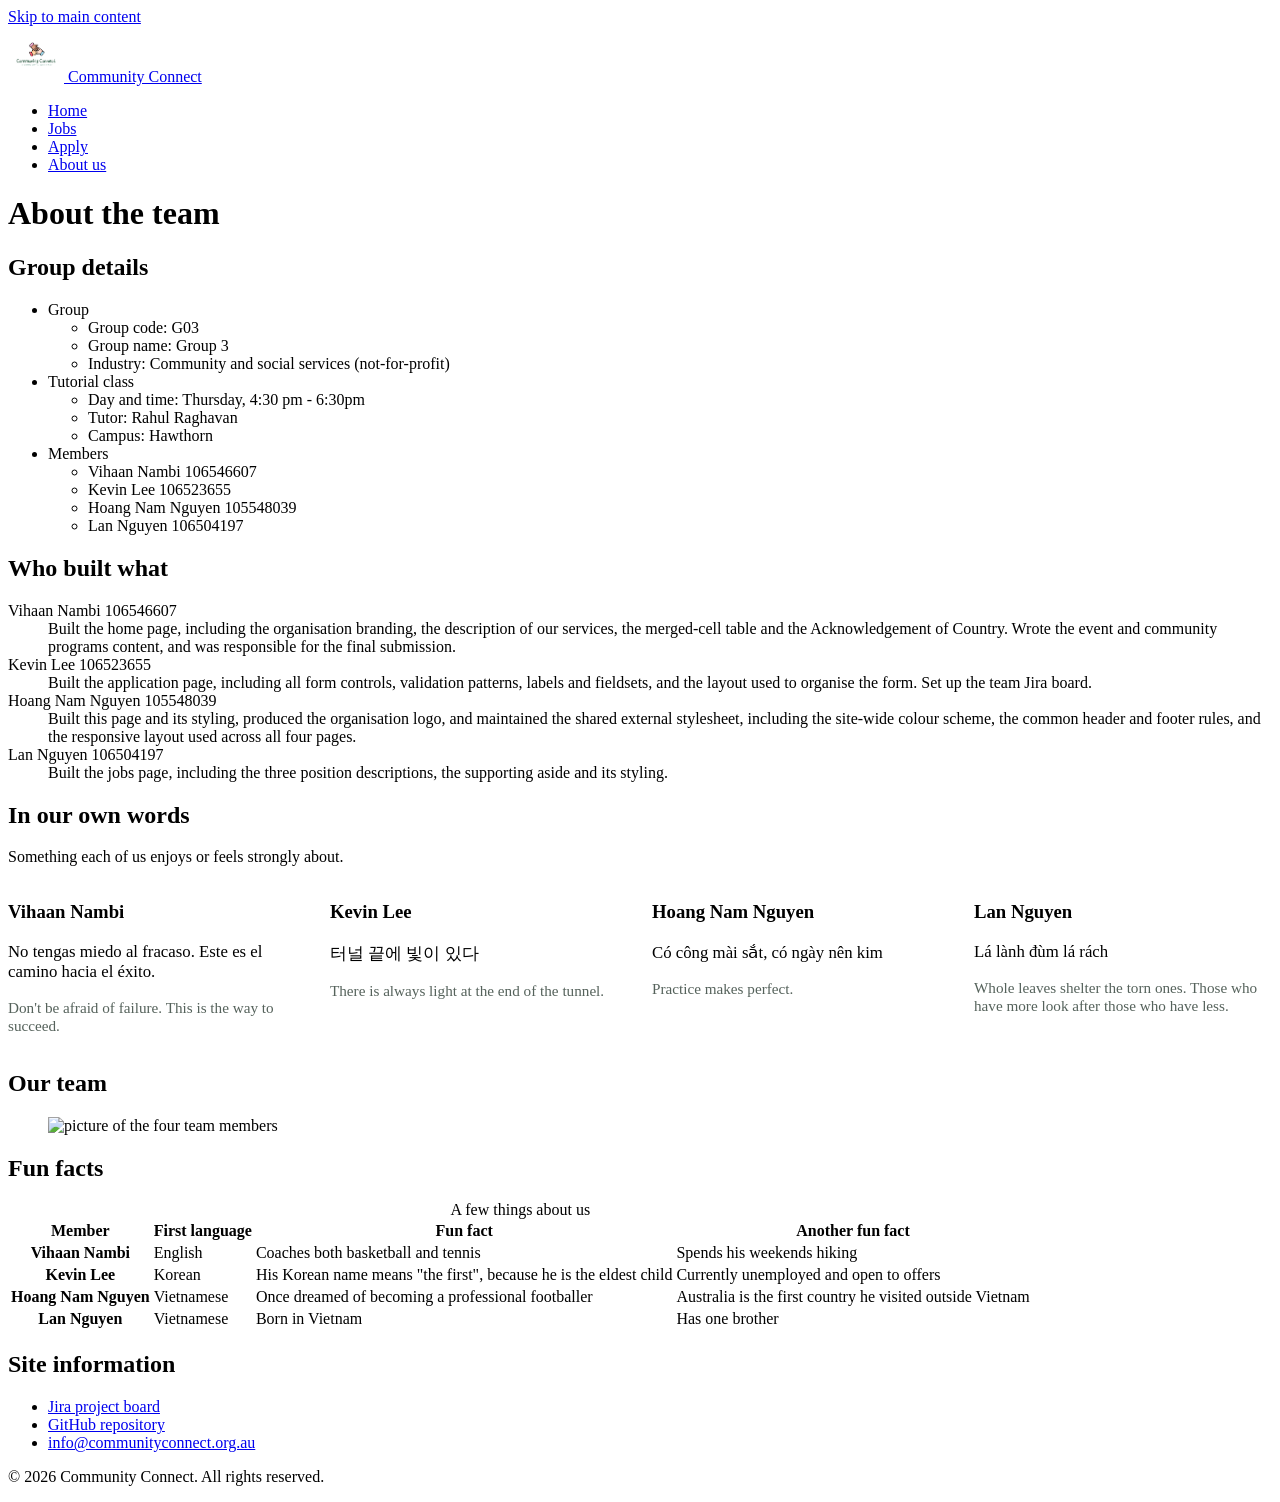
==== about.html @ a4373bf5 "Add about page with group details, member quotes, fun facts table and footer project links" ====
<!DOCTYPE html>
<html lang="en">
<head>
  <meta charset="utf-8">
  <meta name="viewport" content="width=device-width, initial-scale=1">
  <meta name="description" content="Meet the student team who designed and built the Community Connect recruitment website.">
  <title>About the Team | Community Connect</title>

  <link rel="stylesheet" href="styles.css">

  <style>
    .quote-grid {
      display: grid;
      grid-template-columns: repeat(auto-fit, minmax(260px, 1fr));
      gap: 1.5rem;
    }

    .quote-card blockquote {
      margin: 0;
      font-size: 1.05rem;
    }

    .translation {
      color: #55625B;
      font-size: 0.95rem;
    }
  </style>
</head>

<body>
  <a class="skip-link" href="#main-content">Skip to main content</a>

  <header class="site-header">
    <a class="brand" href="index.html">
      <img src="images/logo.png" alt="Community Connect logo" height="56">
      <span class="brand-name">Community Connect</span>
    </a>

    <nav class="site-nav" aria-label="Main navigation">
      <ul>
        <li><a href="index.html">Home</a></li>
        <li><a href="jobs.html">Jobs</a></li>
        <li><a href="apply.html">Apply</a></li>
        <li><a href="about.html" aria-current="page">About us</a></li>
      </ul>
    </nav>
  </header>

  <main id="main-content">
    <h1>About the team</h1>

    <section aria-labelledby="group-heading">
      <h2 id="group-heading">Group details</h2>

      <ul class="group-details">
        <li>Group
          <ul>
            <li>Group code: G03</li>
            <li>Group name: Group 3</li>
            <li>Industry: Community and social services (not-for-profit)</li>
          </ul>
        </li>
        <li>Tutorial class
          <ul>
            <li>Day and time: Thursday, 4:30 pm - 6:30pm</li>
            <li>Tutor: Rahul Raghavan</li>
            <li>Campus: Hawthorn</li>
          </ul>
        </li>
        <li>Members
          <ul>
            <li>Vihaan Nambi <span class="student-id">106546607</span></li>
            <li>Kevin Lee <span class="student-id">106523655</span></li>
            <li>Hoang Nam Nguyen <span class="student-id">105548039</span></li>
            <li>Lan Nguyen <span class="student-id">106504197</span></li>
          </ul>
        </li>
      </ul>
    </section>

    <section aria-labelledby="contrib-heading">
      <h2 id="contrib-heading">Who built what</h2>

      <dl class="contributions">
        <dt>Vihaan Nambi <span class="student-id">106546607</span></dt>
        <dd>
          Built the home page, including the organisation branding, the description
          of our services, the merged-cell table and the Acknowledgement of Country.
          Wrote the event and community programs content, and was responsible for
          the final submission.
        </dd>

        <dt>Kevin Lee <span class="student-id">106523655</span></dt>
        <dd>
          Built the application page, including all form controls, validation
          patterns, labels and fieldsets, and the layout used to organise the form.
          Set up the team Jira board.
        </dd>

        <dt>Hoang Nam Nguyen <span class="student-id">105548039</span></dt>
        <dd>
          Built this page and its styling, produced the organisation logo, and
          maintained the shared external stylesheet, including the site-wide colour
          scheme, the common header and footer rules, and the responsive layout used
          across all four pages.
        </dd>

        <dt>Lan Nguyen <span class="student-id">106504197</span></dt>
        <dd>
          Built the jobs page, including the three position descriptions, the
          supporting aside and its styling.
        </dd>
      </dl>
    </section>

    <section aria-labelledby="quotes-heading">
      <h2 id="quotes-heading">In our own words</h2>

      <p>Something each of us enjoys or feels strongly about.</p>

      <div class="quote-grid">

        <article class="quote-card">
          <h3>Vihaan Nambi</h3>
          <blockquote lang="es">
            <p>No tengas miedo al fracaso. Este es el camino hacia el éxito.</p>
          </blockquote>
          <p class="translation" lang="en">Don't be afraid of failure. This is the way to succeed.</p>
        </article>

        <article class="quote-card">
          <h3>Kevin Lee</h3>
          <blockquote lang="ko">
            <p>터널 끝에 빛이 있다</p>
          </blockquote>
          <p class="translation" lang="en">There is always light at the end of the tunnel.</p>
        </article>

        <article class="quote-card">
          <h3>Hoang Nam Nguyen</h3>
          <blockquote lang="vi">
            <p>Có công mài sắt, có ngày nên kim</p>
          </blockquote>
          <p class="translation" lang="en">Practice makes perfect.</p>
        </article>

        <article class="quote-card">
          <h3>Lan Nguyen</h3>
          <blockquote lang="vi">
            <p>Lá lành đùm lá rách</p>
          </blockquote>
          <p class="translation" lang="en">Whole leaves shelter the torn ones. Those who have more look after those who have less.</p>
        </article>

      </div>
    </section>

    <section aria-labelledby="photo-heading">
      <h2 id="photo-heading">Our team</h2>

      <figure class="group-figure">
        <img src="images/group-photo.jpg"
             alt="picture of the four team members"
             style="max-width: 100%;">
        </figcaption>
      </figure>
    </section>

    <section aria-labelledby="facts-heading">
      <h2 id="facts-heading">Fun facts</h2>

      <table class="team-table">
        <caption>A few things about us</caption>
        <thead>
          <tr>
            <th scope="col">Member</th>
            <th scope="col">First language</th>
            <th scope="col">Fun fact</th>
            <th scope="col">Another fun fact</th>
          </tr>
        </thead>
        <tbody>
          <tr>
            <th scope="row">Vihaan Nambi</th>
            <td>English</td>
            <td>Coaches both basketball and tennis</td>
            <td>Spends his weekends hiking</td>
          </tr>
          <tr>
            <th scope="row">Kevin Lee</th>
            <td>Korean</td>
            <td>His Korean name means "the first", because he is the eldest child</td>
            <td>Currently unemployed and open to offers</td>
          </tr>
          <tr>
            <th scope="row">Hoang Nam Nguyen</th>
            <td>Vietnamese</td>
            <td>Once dreamed of becoming a professional footballer</td>
            <td>Australia is the first country he visited outside Vietnam</td>
          </tr>
          <tr>
            <th scope="row">Lan Nguyen</th>
            <td>Vietnamese</td>
            <td>Born in Vietnam</td>
            <td>Has one brother</td>
          </tr>
        </tbody>
      </table>
    </section>
  </main>

  <footer class="site-footer">
    <h2 class="visually-hidden">Site information</h2>

    <ul class="footer-links">
      <li><a href="https://student-team-jgdgr2kt.atlassian.net/jira/software/projects/G03/boards/35">Jira project board</a></li>
      <li><a href="https://github.com/thehonouredgooner/G03-Community-and-Social-Services-Organisation">GitHub repository</a></li>
      <li><a href="mailto:info@communityconnect.org.au">info@communityconnect.org.au</a></li>
    </ul>

    <p class="copyright">
      &copy; 2026 Community Connect. All rights reserved.
    </p>
  </footer>

</body>
</html>
---- styles.css ----
/* ----------------------------------------------------------
   1. COLOURS AND BASE                       (owner: TBA)
   ---------------------------------------------------------- */
 
 
/* ----------------------------------------------------------
   2. NAVIGATION                             (owner: TBA)
   ---------------------------------------------------------- */
 
 
/* ----------------------------------------------------------
   3. FOOTER                                 (owner: TBA)
   ---------------------------------------------------------- */
 
 
/* ----------------------------------------------------------
   4. HOME PAGE - index.html                 (owner: TBA)
   ---------------------------------------------------------- */
 
 
/* ----------------------------------------------------------
   5. JOBS PAGE - jobs.html                  (owner: TBA)
   ---------------------------------------------------------- */



/* ----------------------------------------------------------
   6. APPLY PAGE - apply.html                  (owner: Kevin)
   ---------------------------------------------------------- */

/* Stops the inputs stretching right across a wide monitor. */
.page-apply form {
    max-width: 800px;
}

/* Flexbox puts the label and its input side by side on one row. */
.page-apply .form-row {
    display: flex;
    flex-wrap: wrap;
    gap: 1rem;
    margin-bottom: 1rem;
}
 
/* 0 0 11rem = never grow, never shrink, always 11rem wide 
   fixed width, so every input starts at the same point. */
.page-apply .form-row label {
    flex: 0 0 11rem;
}
 
/* 1 1 12rem = fills the space left over, and wraps when it cannot fit. */
.page-apply .form-row input,
.page-apply .form-row select {
    flex: 1 1 12rem;
}
 
/* On a phone everything takes the full row, so the label sits above. */
@media (max-width: 600px) {
    .page-apply .form-row label,
    .page-apply .form-row input,
    .page-apply .form-row select {
        flex: 1 1 100%;
    }
}


/* ----------------------------------------------------------
   7. ABOUT PAGE - about.html                (owner: TBA)
   ---------------------------------------------------------- */
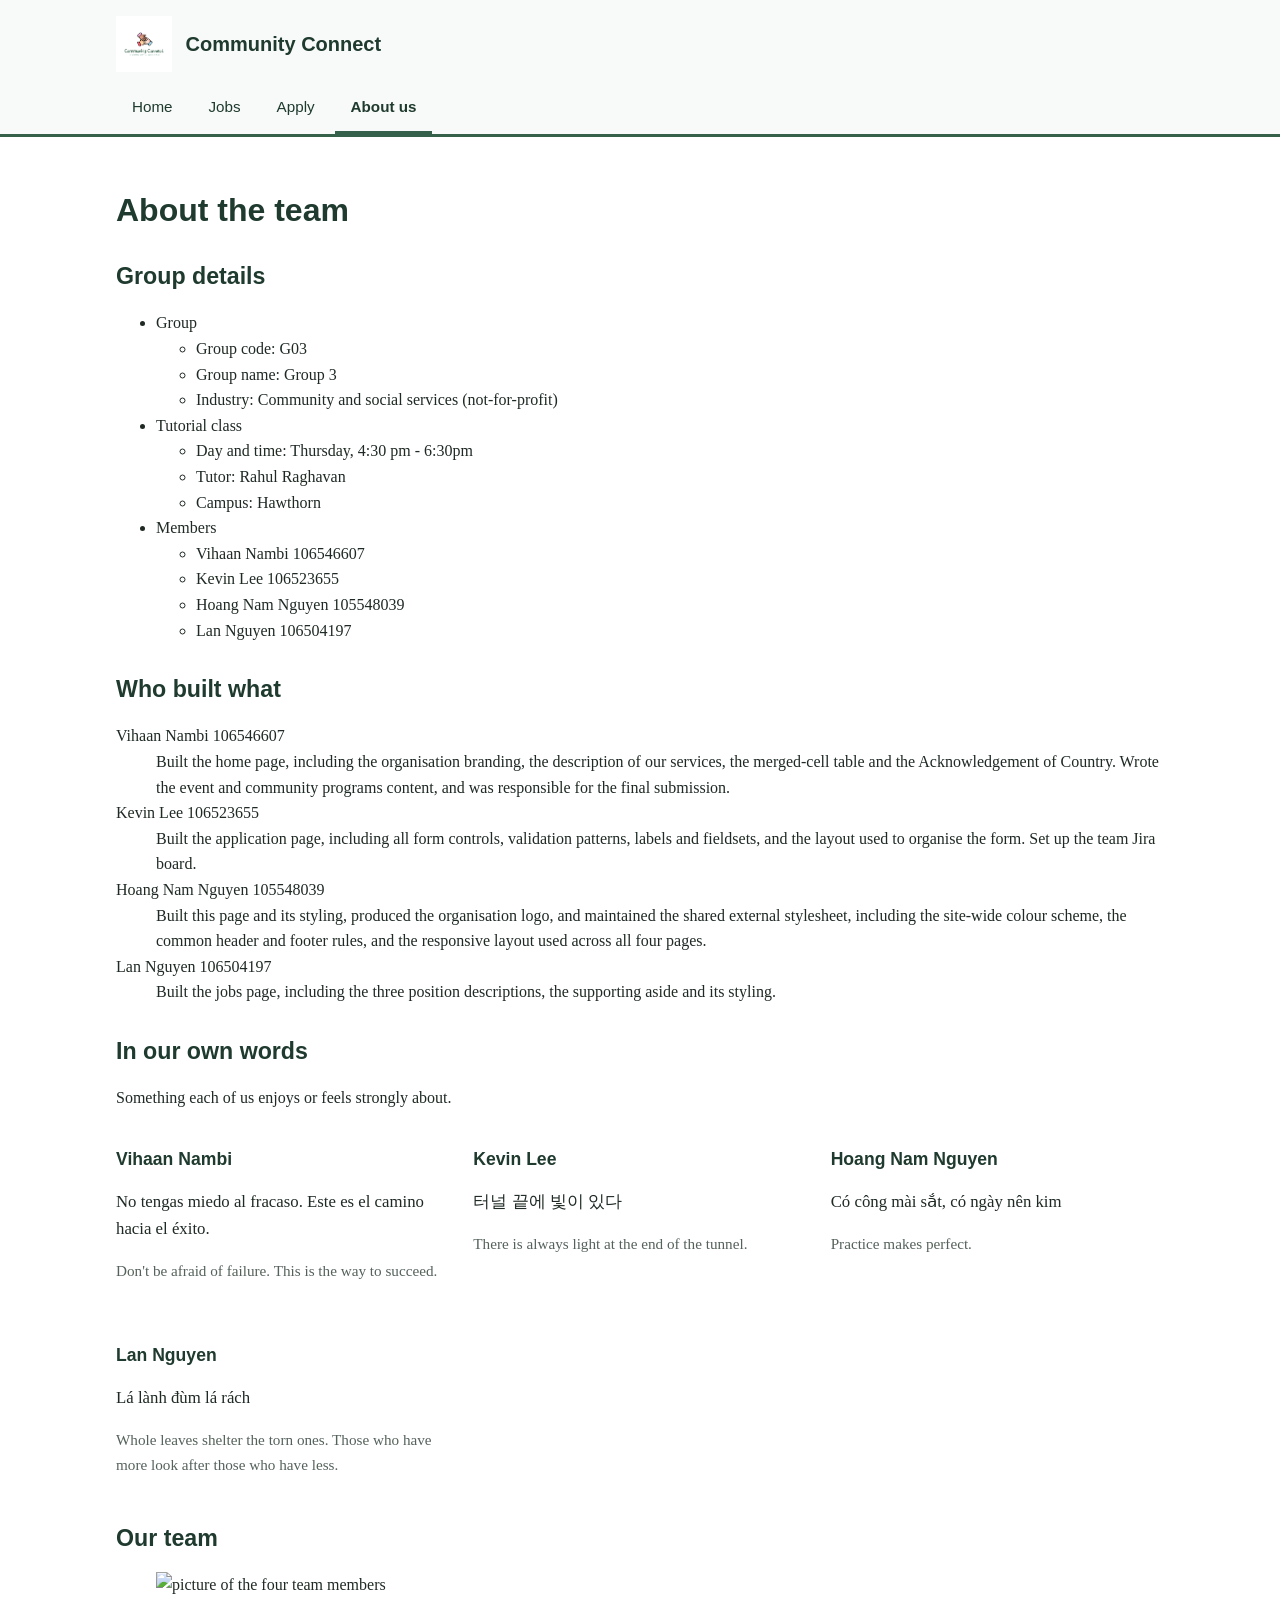
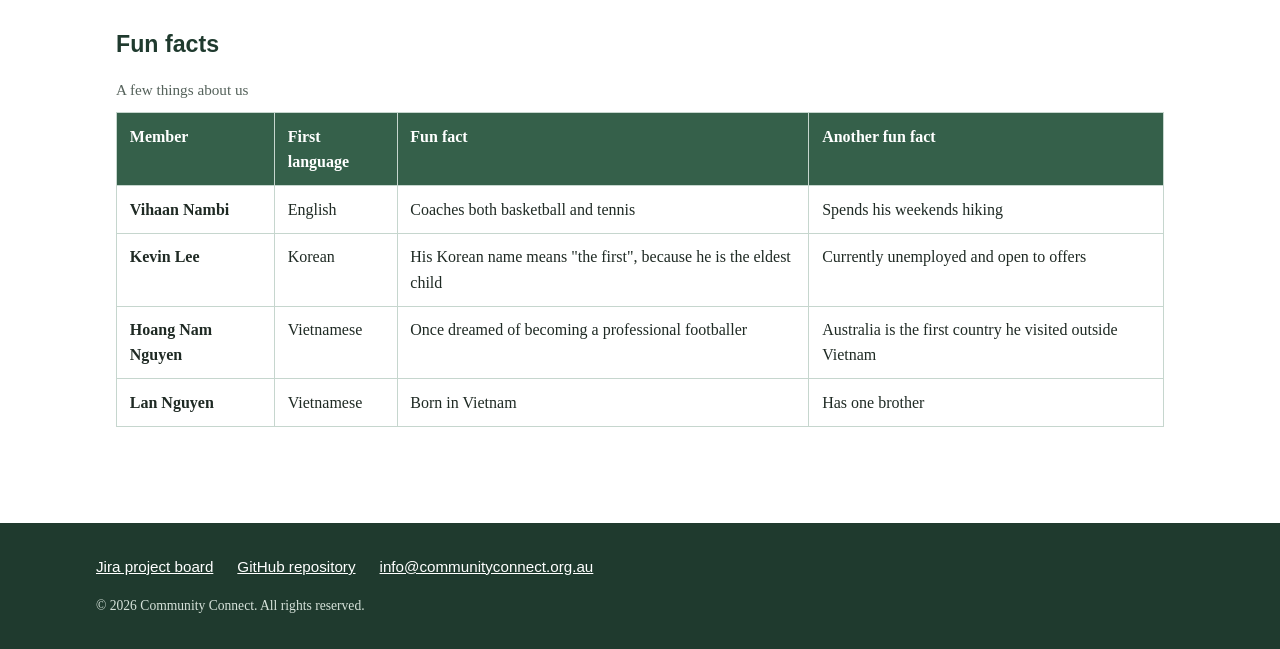
==== commit 332fd1fb: "Scope embedded CSS with page-about and update contributions section" ====
--- a/about.html
+++ b/about.html
@@ -9,25 +9,25 @@
   <link rel="stylesheet" href="styles.css">
 
   <style>
-    .quote-grid {
+    .page-about .quote-grid {
       display: grid;
       grid-template-columns: repeat(auto-fit, minmax(260px, 1fr));
       gap: 1.5rem;
     }
 
-    .quote-card blockquote {
+    .page-about .quote-card blockquote {
       margin: 0;
       font-size: 1.05rem;
     }
 
-    .translation {
+    .page-about .translation {
       color: #55625B;
       font-size: 0.95rem;
     }
   </style>
 </head>
 
-<body>
+<body class="page-about">
   <a class="skip-link" href="#main-content">Skip to main content</a>
 
   <header class="site-header">
@@ -162,7 +162,6 @@
         <img src="images/group-photo.jpg"
              alt="picture of the four team members"
              style="max-width: 100%;">
-        </figcaption>
       </figure>
     </section>
 
--- a/styles.css
+++ b/styles.css
@@ -1,17 +1,252 @@
 /* ----------------------------------------------------------
-   1. COLOURS AND BASE                       (owner: TBA)
-   ---------------------------------------------------------- */
- 
- 
-/* ----------------------------------------------------------
-   2. NAVIGATION                             (owner: TBA)
-   ---------------------------------------------------------- */
- 
- 
-/* ----------------------------------------------------------
-   3. FOOTER                                 (owner: TBA)
-   ---------------------------------------------------------- */
- 
+   1. COLOURS AND BASE                       (owner: Hoang Nam Nguyen)
+     ---------------------------------------------------------- */
+/* Colour palette used across the site (hexadecimal values)
+   #1F2A24  body text            #35604A  primary green
+   #1F3A2E  dark green           #B8860B  accent gold
+   #55625B  muted text           #C6D6CE  borders
+   #EDF2EF  light fill           #F7FAF8  panel background */
+ 
+* {
+    box-sizing: border-box;
+}
+ 
+body {
+    margin: 0;
+    font-family: Georgia, "Times New Roman", serif;
+    line-height: 1.6;
+    color: #1F2A24;
+    background-color: #FFFFFF;
+}
+ 
+h1, h2, h3 {
+    font-family: "Segoe UI", Tahoma, Verdana, sans-serif;
+    line-height: 1.25;
+    color: #1F3A2E;
+}
+ 
+h1 { font-size: 2rem;    margin-bottom: 0.75rem; }
+h2 { font-size: 1.45rem; margin-top: 2rem; }
+h3 { font-size: 1.1rem;  margin-top: 1.4rem; }
+ 
+p {
+    max-width: 66ch;
+}
+ 
+a {
+    color: #35604A;
+}
+ 
+a:hover,
+a:focus {
+    color: #1F3A2E;
+}
+ 
+img {
+    max-width: 100%;
+    height: auto;
+}
+ 
+main {
+    max-width: 68rem;
+    margin: 0 auto;
+    padding: 2rem 1.25rem 3rem;
+}
+ 
+/* Shared table styling - used on the home page and the about page */
+table {
+    border-collapse: collapse;
+    width: 100%;
+}
+ 
+th, td {
+    padding: 0.65rem 0.8rem;
+    border: 1px solid #C6D6CE;
+    text-align: left;
+    vertical-align: top;
+}
+ 
+thead th {
+    background-color: #35604A;
+    color: #FFFFFF;
+}
+ 
+caption {
+    text-align: left;
+    font-size: 0.95rem;
+    color: #55625B;
+    padding-bottom: 0.6rem;
+}
+ 
+/* Accessibility helpers */
+ 
+/* Content that only screen readers need to hear */
+.visually-hidden {
+    position: absolute;
+    width: 1px;
+    height: 1px;
+    overflow: hidden;
+    clip: rect(0 0 0 0);
+    white-space: nowrap;
+}
+ 
+/* Lets keyboard users jump past the nav straight to the content.
+   Sits off screen until it receives keyboard focus. */
+.skip-link {
+    position: absolute;
+    left: -9999px;
+    top: 0;
+    padding: 0.6rem 1rem;
+    background-color: #35604A;
+    color: #FFFFFF;
+    z-index: 100;
+}
+ 
+.skip-link:focus {
+    left: 0;
+}
+ 
+/* Visible focus outline on everything interactive */
+a:focus,
+button:focus,
+input:focus,
+select:focus,
+textarea:focus {
+    outline: 3px solid #B8860B;
+    outline-offset: 2px;
+}
+ 
+@media screen and (max-width: 700px) {
+    h1 { font-size: 1.6rem; }
+    h2 { font-size: 1.25rem; }
+ 
+    main {
+        padding: 1.5rem 1rem 2.5rem;
+    }
+}
+/* ----------------------------------------------------------
+   2. NAVIGATION                             (owner: Hoang Nam Nguyen)
+   ---------------------------------------------------------- */
+ .site-header {
+    border-bottom: 3px solid #35604A;
+    background-color: #F7FAF8;
+}
+ 
+.brand {
+    display: flex;
+    align-items: center;
+    gap: 0.85rem;
+    max-width: 68rem;
+    margin: 0 auto;
+    padding: 1rem 1.25rem 0.75rem;
+    text-decoration: none;
+}
+ 
+/* Height only, so the logo keeps its own proportions */
+.brand img {
+    height: 56px;
+    width: auto;
+}
+ 
+.brand-name {
+    font-family: "Segoe UI", Tahoma, Verdana, sans-serif;
+    font-size: 1.25rem;
+    font-weight: 600;
+    color: #1F3A2E;
+}
+ 
+.site-nav {
+    max-width: 68rem;
+    margin: 0 auto;
+    padding: 0 1.25rem;
+}
+ 
+.site-nav ul {
+    display: flex;
+    flex-wrap: wrap;
+    gap: 0.25rem;
+    list-style: none;
+    margin: 0;
+    padding: 0;
+}
+ 
+.site-nav a {
+    display: block;
+    padding: 0.7rem 1rem;
+    font-family: "Segoe UI", Tahoma, Verdana, sans-serif;
+    font-size: 0.95rem;
+    text-decoration: none;
+    color: #1F3A2E;
+    border-bottom: 3px solid transparent;
+}
+ 
+.site-nav a:hover,
+.site-nav a:focus {
+    background-color: #EDF2EF;
+    border-bottom-color: #C6D6CE;
+}
+ 
+/* Marks the page the visitor is currently on */
+.site-nav a[aria-current="page"] {
+    font-weight: 600;
+    border-bottom-color: #35604A;
+}
+ 
+/* Nav stacks vertically on a phone */
+@media screen and (max-width: 700px) {
+    .brand {
+        padding: 0.85rem 1rem 0.6rem;
+    }
+ 
+    .site-nav ul {
+        flex-direction: column;
+        gap: 0;
+    }
+ 
+    .site-nav a {
+        border-bottom: 1px solid #C6D6CE;
+    }
+}
+ 
+/* ----------------------------------------------------------
+   3. FOOTER                                 (owner: Hoang Nam Nguyen)
+   ---------------------------------------------------------- */
+ .site-footer {
+    margin-top: 3rem;
+    padding: 2rem 1.25rem;
+    background-color: #1F3A2E;
+    color: #FFFFFF;
+}
+ 
+.site-footer a {
+    color: #FFFFFF;
+}
+ 
+.footer-links {
+    display: flex;
+    flex-wrap: wrap;
+    gap: 1.5rem;
+    list-style: none;
+    max-width: 68rem;
+    margin: 0 auto 1rem;
+    padding: 0;
+    font-family: "Segoe UI", Tahoma, Verdana, sans-serif;
+    font-size: 0.95rem;
+}
+ 
+.copyright {
+    max-width: 68rem;
+    margin: 0 auto;
+    font-size: 0.85rem;
+    color: #D6E2DA;
+}
+ 
+@media screen and (max-width: 700px) {
+    .footer-links {
+        flex-direction: column;
+        gap: 0.5rem;
+    }
+}
  
 /* ----------------------------------------------------------
    4. HOME PAGE - index.html                 (owner: TBA)
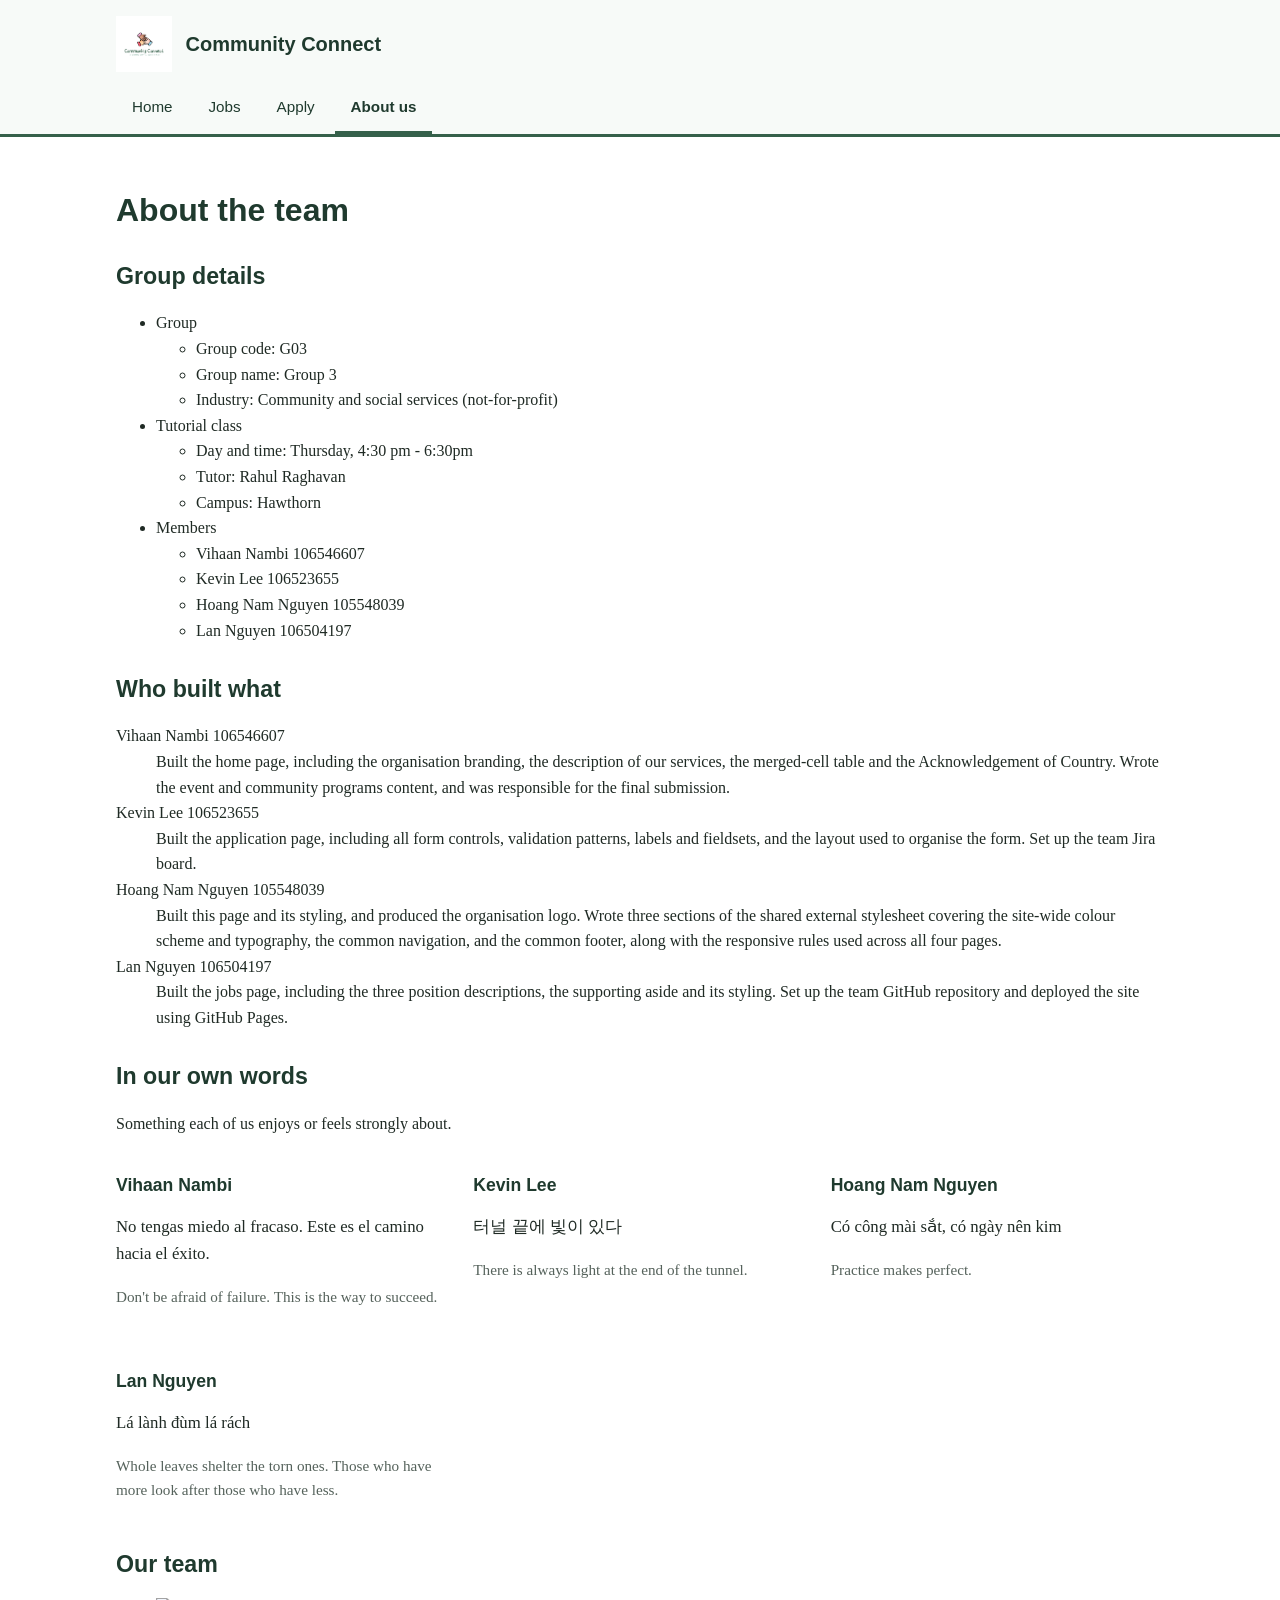
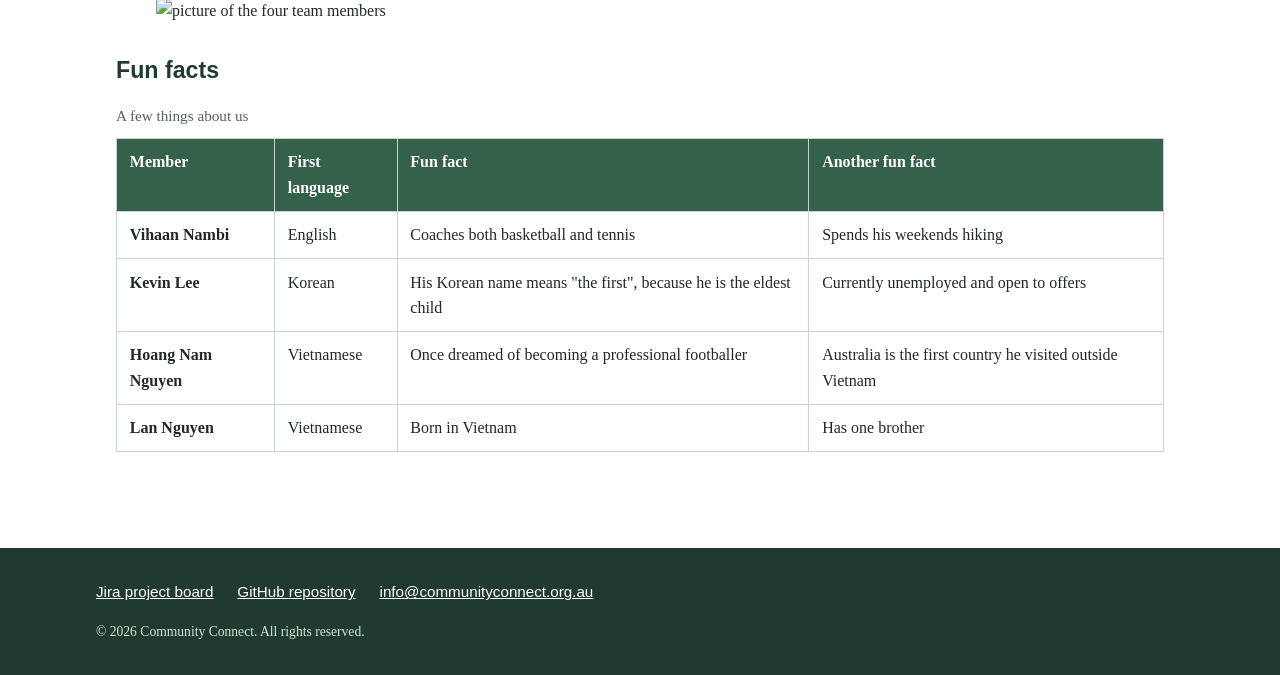
==== commit e79fb5e8: "Update contributions section with GitHub setup and stylesheet details" ====
--- a/about.html
+++ b/about.html
@@ -84,31 +84,26 @@
       <dl class="contributions">
         <dt>Vihaan Nambi <span class="student-id">106546607</span></dt>
         <dd>
-          Built the home page, including the organisation branding, the description
-          of our services, the merged-cell table and the Acknowledgement of Country.
-          Wrote the event and community programs content, and was responsible for
-          the final submission.
+          Built the home page, including the organisation branding, the description of our services, the merged-cell table and the Acknowledgement of Country.
+          Wrote the event and community programs content, and was responsible for the final submission.
         </dd>
 
         <dt>Kevin Lee <span class="student-id">106523655</span></dt>
         <dd>
-          Built the application page, including all form controls, validation
-          patterns, labels and fieldsets, and the layout used to organise the form.
+          Built the application page, including all form controls, validation patterns, labels and fieldsets, and the layout used to organise the form.
           Set up the team Jira board.
         </dd>
 
         <dt>Hoang Nam Nguyen <span class="student-id">105548039</span></dt>
         <dd>
-          Built this page and its styling, produced the organisation logo, and
-          maintained the shared external stylesheet, including the site-wide colour
-          scheme, the common header and footer rules, and the responsive layout used
-          across all four pages.
+           Built this page and its styling, and produced the organisation logo. 
+           Wrote three sections of the shared external stylesheet covering the site-wide colour scheme and typography, the common navigation, and the common footer, along with the responsive rules used across all four pages.
         </dd>
 
         <dt>Lan Nguyen <span class="student-id">106504197</span></dt>
         <dd>
-          Built the jobs page, including the three position descriptions, the
-          supporting aside and its styling.
+          Built the jobs page, including the three position descriptions, the supporting aside and its styling.
+          Set up the team GitHub repository and deployed the site using GitHub Pages.
         </dd>
       </dl>
     </section>
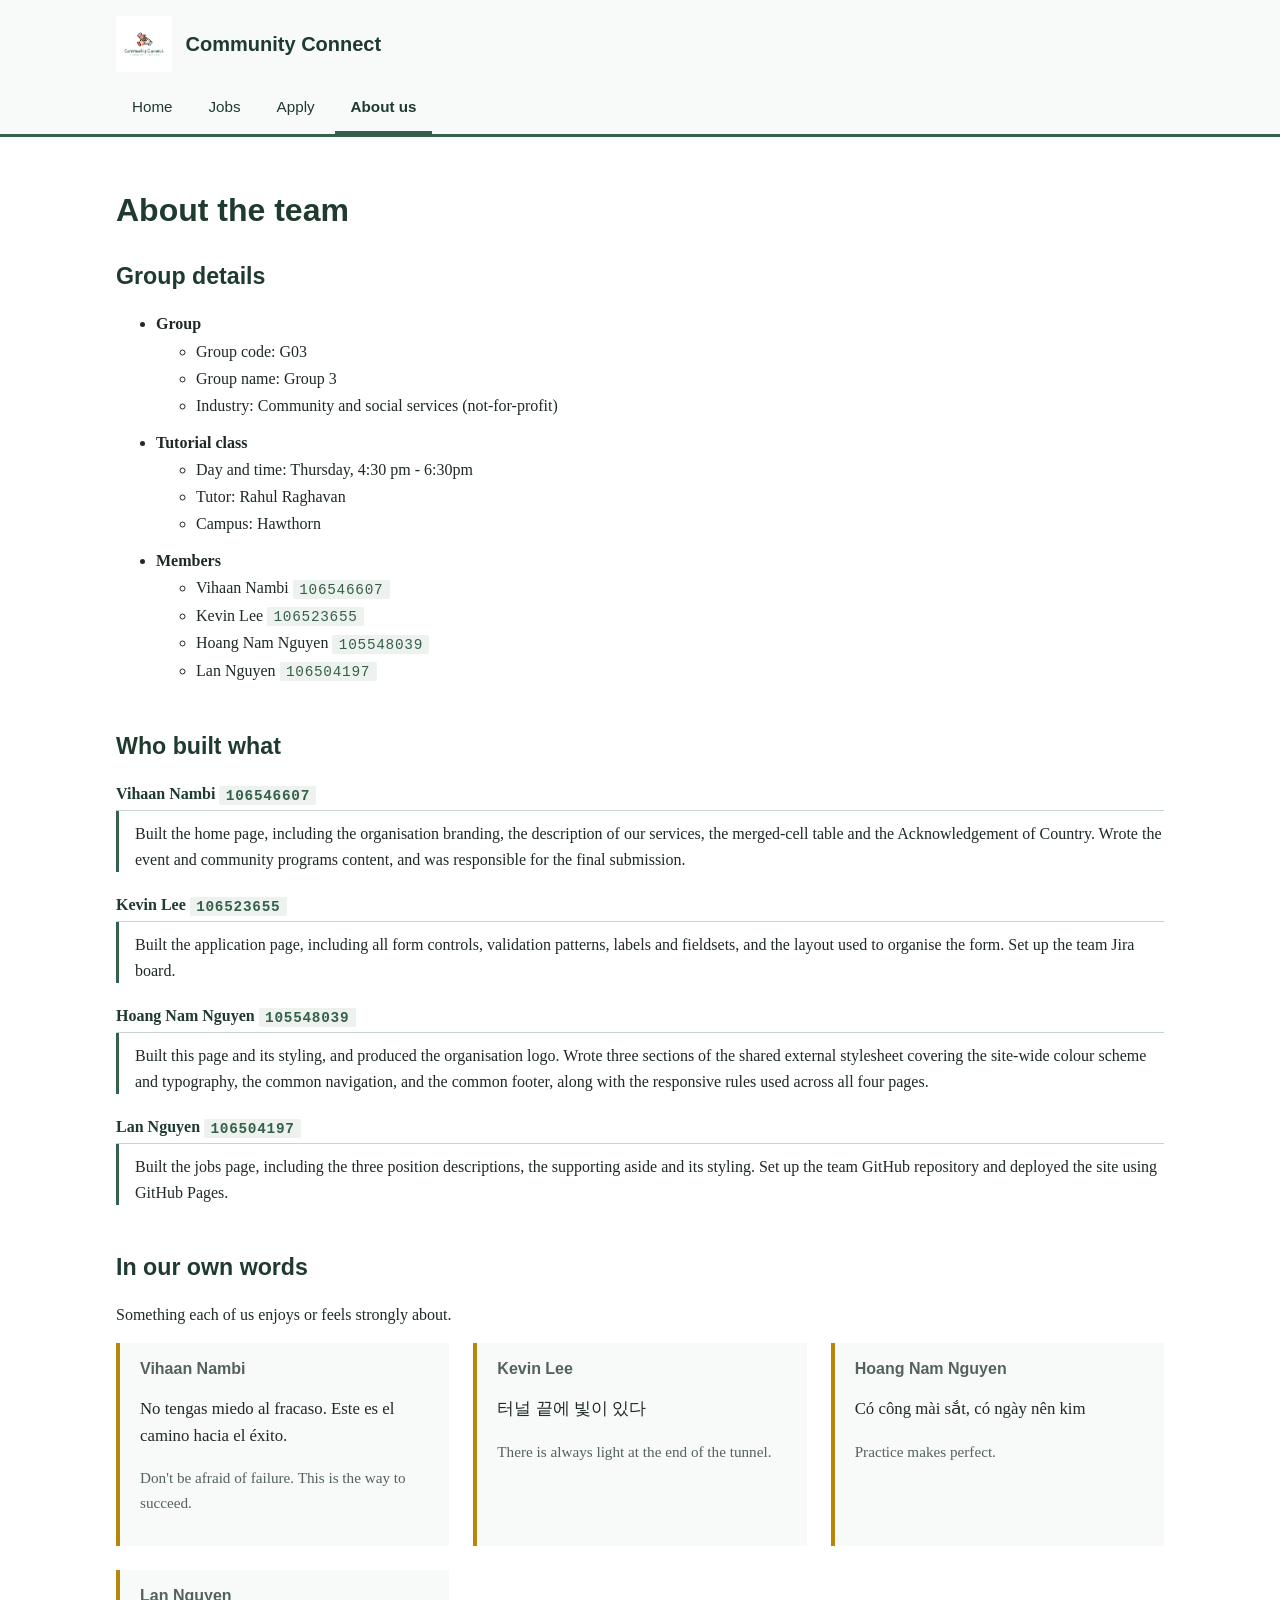
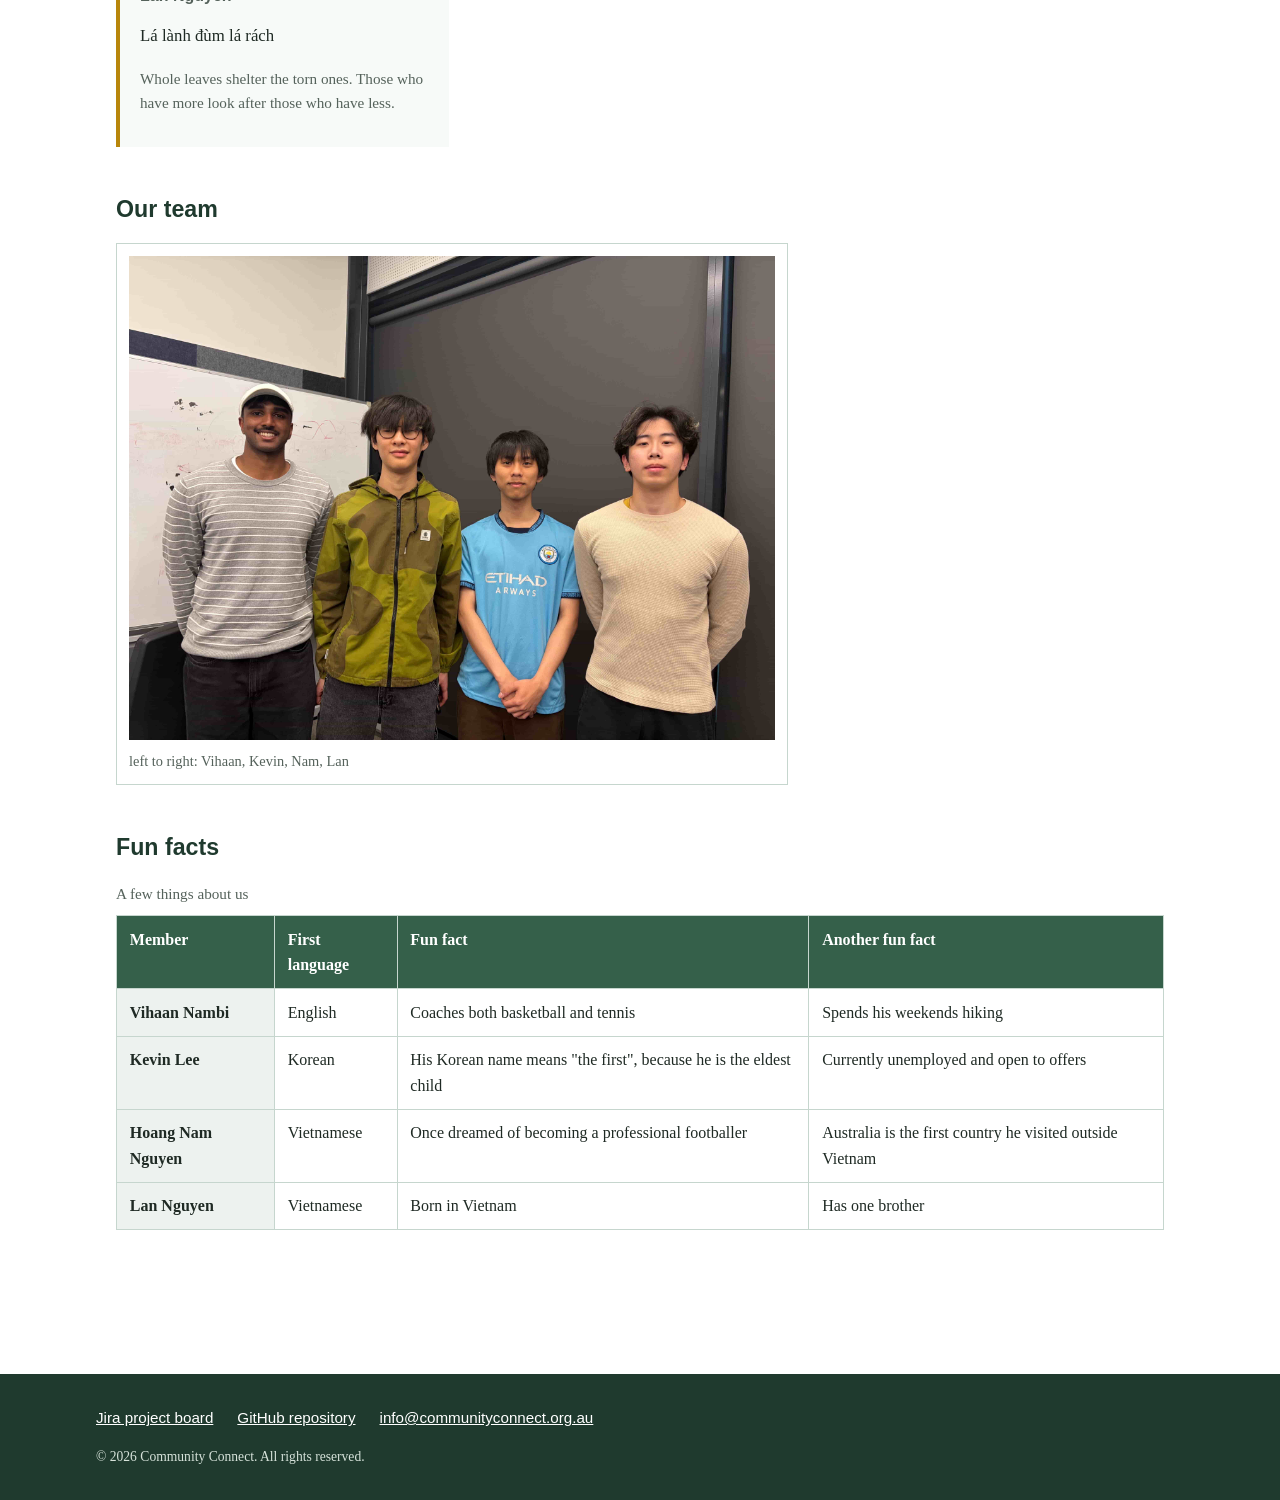
==== commit daefc4c2: "Add group photo to about page" ====
--- a/about.html
+++ b/about.html
@@ -113,7 +113,7 @@
 
       <p>Something each of us enjoys or feels strongly about.</p>
 
-      <div class="quote-grid">
+      <div class="quote-grid"> 
 
         <article class="quote-card">
           <h3>Vihaan Nambi</h3>
@@ -157,6 +157,7 @@
         <img src="images/group-photo.jpg"
              alt="picture of the four team members"
              style="max-width: 100%;">
+        <figcaption>left to right: Vihaan, Kevin, Nam, Lan</figcaption>
       </figure>
     </section>
 
--- a/styles.css
+++ b/styles.css
@@ -249,9 +249,83 @@
 }
  
 /* ----------------------------------------------------------
-   4. HOME PAGE - index.html                 (owner: TBA)
-   ---------------------------------------------------------- */
- 
+   4. HOME PAGE - index.html                 (owner: Vihaan Nambi)
+   ---------------------------------------------------------- */
+ .page-home .prom {
+    display: grid;
+    grid-template-columns: 1.1fr 0.9fr;
+    gap: 1.5rem;
+    align-items: center;
+    padding: 2rem 1.25rem;
+    margin-bottom: 1rem;
+    background-size: 28px 28px;
+    background-position: 0 0, 14px 14px;
+    background-color: #F7FAF8;
+}
+ 
+.page-home .promContent .slogan {
+    font-style: italic;
+    color: #35604A;
+}
+ 
+.page-home .btn {
+    display: inline-block;
+    background-color: #35604A;
+    color: #FFFFFF;
+    text-decoration: none;
+    padding: 0.6rem 1.3rem;
+    font-weight: 600;
+}
+ 
+.page-home .btn:hover,
+.page-home .btn:focus {
+    background-color: #1F3A2E;
+}
+ 
+/* Services table caption already styled globally; just cap its width to match other content */
+.page-home .servicesTable {
+    margin-top: 1rem;
+}
+ 
+/* Events section */
+.page-home .eventsList {
+    display: grid;
+    grid-template-columns: repeat(auto-fit, minmax(220px, 1fr));
+    gap: 1.25rem;
+    list-style: none;
+    margin: 1rem 0 0;
+    padding: 0;
+}
+ 
+.page-home .eventCard {
+    background-color: #F7FAF8;
+    border-left: 4px solid #B8860B;
+    padding: 1rem 1.25rem;
+}
+ 
+.page-home .eventDate {
+    font-weight: 600;
+    color: #1F3A2E;
+    margin-top: 0;
+}
+ 
+/* Acknowledgement of Country */
+.page-home .acknowledgement {
+    background-color: #1F3A2E;
+    color: #FFFFFF;
+    padding: 1.75rem;
+    margin-top: 1rem;
+}
+ 
+.page-home .acknowledgement h2 {
+    color: #FFFFFF;
+}
+ 
+@media screen and (max-width: 700px) {
+    .page-home .prom {
+        grid-template-columns: 1fr;
+    }
+}
  
 /* ----------------------------------------------------------
    5. JOBS PAGE - jobs.html                  (owner: TBA)
@@ -272,6 +346,7 @@
 .page-apply .form-row {
     display: flex;
     flex-wrap: wrap;
+    align-items: baseline;
     gap: 1rem;
     margin-bottom: 1rem;
 }
@@ -279,7 +354,7 @@
 /* 0 0 11rem = never grow, never shrink, always 11rem wide 
    fixed width, so every input starts at the same point. */
 .page-apply .form-row label {
-    flex: 0 0 11rem;
+    flex: 0 0 13rem;
 }
  
 /* 1 1 12rem = fills the space left over, and wraps when it cannot fit. */
@@ -299,5 +374,119 @@
 
 
 /* ----------------------------------------------------------
-   7. ABOUT PAGE - about.html                (owner: TBA)
-   ---------------------------------------------------------- */+   7. ABOUT PAGE - about.html                (owner: Hoang Nam Nguyen)
+   ---------------------------------------------------------- */
+   .page-about section {
+    margin-bottom: 3rem;
+}
+ 
+/* --- Nested list: group details --- */
+ 
+.page-about .group-details {
+    line-height: 1.7;
+}
+ 
+/* Child combinator: only the top level items, not the nested ones */
+.page-about .group-details > li {
+    font-weight: 600;
+    margin-bottom: 0.6rem;
+}
+ 
+.page-about .group-details ul li {
+    font-weight: 400;
+}
+ 
+/* --- Student ID styling (required) --- */
+ 
+.page-about .student-id {
+    font-family: "Courier New", monospace;
+    font-size: 0.9em;
+    letter-spacing: 0.05em;
+    color: #35604A;
+    background-color: #EDF2EF;
+    padding: 0.1rem 0.4rem;
+    border-radius: 2px;
+}
+ 
+/* --- Definition list: member contributions --- */
+ 
+.page-about .contributions dt {
+    font-weight: 600;
+    color: #1F3A2E;
+    margin-top: 1.25rem;
+    padding-bottom: 0.2rem;
+    border-bottom: 1px solid #C6D6CE;
+}
+ 
+.page-about .contributions dd {
+    margin-left: 0;
+    padding: 0.6rem 0 0 1rem;
+    border-left: 3px solid #35604A;
+    line-height: 1.6;
+}
+ 
+/* --- Member quote cards --- */
+ 
+.page-about .quote-card {
+    padding: 1rem 1.25rem;
+    background-color: #F7FAF8;
+    border-left: 4px solid #B8860B;
+}
+ 
+.page-about .quote-card h3 {
+    margin-top: 0;
+    font-size: 1rem;
+    color: #55625B;
+}
+ 
+/* --- Group photo figure (required styling) --- */
+ 
+.page-about .group-figure {
+    margin: 0;
+    max-width: 42rem;
+    padding: 0.75rem;
+    background-color: #FFFFFF;
+    border: 1px solid #C6D6CE;
+}
+ 
+.page-about .group-figure img {
+    display: block;
+}
+ 
+.page-about .group-figure figcaption {
+    margin-top: 0.65rem;
+    font-size: 0.9rem;
+    line-height: 1.5;
+    color: #55625B;
+}
+ 
+/* --- Fun facts table (required styling) --- */
+ 
+.page-about .team-table tbody th {
+    background-color: #EDF2EF;
+    font-weight: 600;
+}
+ 
+/* HOVER EFFECT (required) - highlights the whole row */
+.page-about .team-table tbody tr:hover {
+    background-color: #E4EFE9;
+}
+ 
+.page-about .team-table tbody tr:hover th {
+    background-color: #D4E5DB;
+}
+ 
+@media screen and (max-width: 700px) {
+    .page-about .team-table {
+        font-size: 0.9rem;
+    }
+ 
+    .page-about .team-table th,
+    .page-about .team-table td {
+        padding: 0.5rem;
+    }
+ 
+    .page-about .contributions dd {
+        padding-left: 0.75rem;
+    }
+}
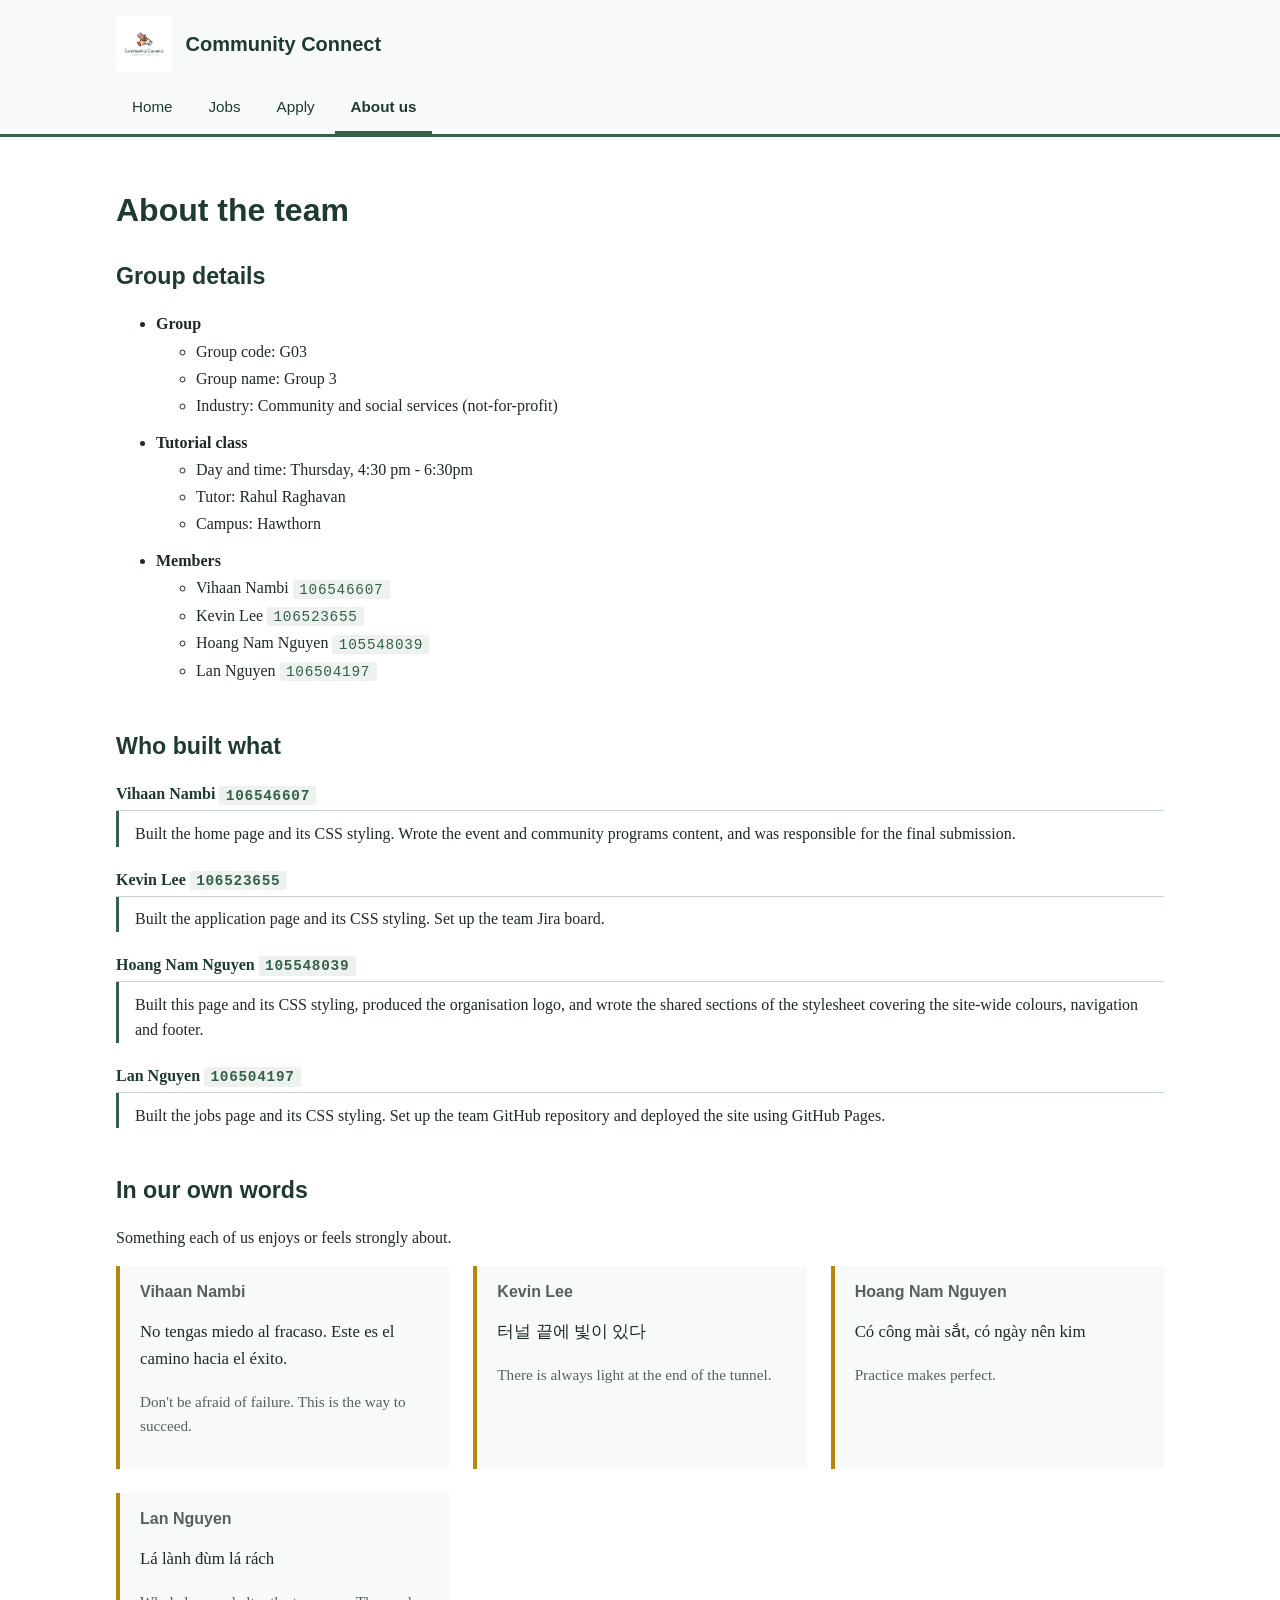
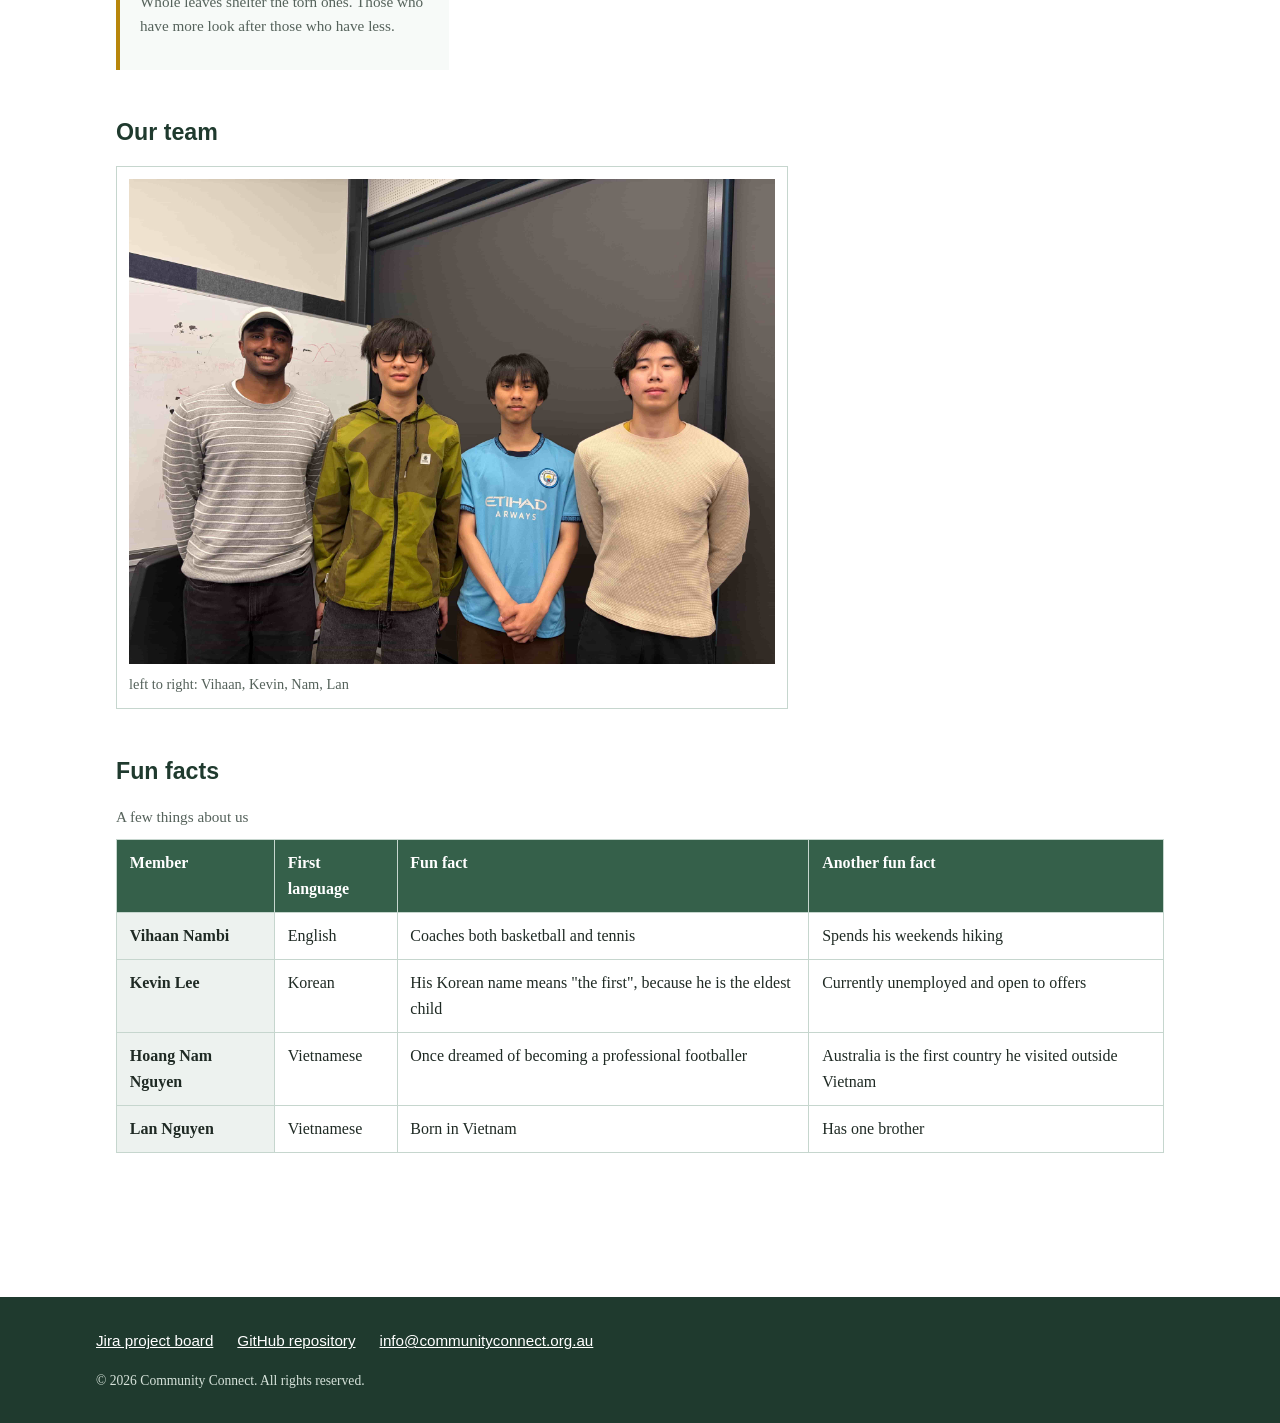
==== commit 0b9e911d: "Update member contributions on about page" ====
--- a/about.html
+++ b/about.html
@@ -84,26 +84,22 @@
       <dl class="contributions">
         <dt>Vihaan Nambi <span class="student-id">106546607</span></dt>
         <dd>
-          Built the home page, including the organisation branding, the description of our services, the merged-cell table and the Acknowledgement of Country.
-          Wrote the event and community programs content, and was responsible for the final submission.
+          Built the home page and its CSS styling. Wrote the event and community programs content, and was responsible for the final submission.
         </dd>
 
         <dt>Kevin Lee <span class="student-id">106523655</span></dt>
         <dd>
-          Built the application page, including all form controls, validation patterns, labels and fieldsets, and the layout used to organise the form.
-          Set up the team Jira board.
+          Built the application page and its CSS styling. Set up the team Jira board.
         </dd>
 
         <dt>Hoang Nam Nguyen <span class="student-id">105548039</span></dt>
         <dd>
-           Built this page and its styling, and produced the organisation logo. 
-           Wrote three sections of the shared external stylesheet covering the site-wide colour scheme and typography, the common navigation, and the common footer, along with the responsive rules used across all four pages.
+           Built this page and its CSS styling, produced the organisation logo, and wrote the shared sections of the stylesheet covering the site-wide colours, navigation and footer.
         </dd>
 
         <dt>Lan Nguyen <span class="student-id">106504197</span></dt>
         <dd>
-          Built the jobs page, including the three position descriptions, the supporting aside and its styling.
-          Set up the team GitHub repository and deployed the site using GitHub Pages.
+           Built the jobs page and its CSS styling. Set up the team GitHub repository and deployed the site using GitHub Pages.
         </dd>
       </dl>
     </section>
--- a/styles.css
+++ b/styles.css
@@ -261,6 +261,9 @@
     background-size: 28px 28px;
     background-position: 0 0, 14px 14px;
     background-color: #F7FAF8;
+    background-image:
+        radial-gradient(circle at 2px 2px, #DCE7E1 1.5px, transparent 0),
+        radial-gradient(circle at 2px 2px, #E8E2D2 1.5px, transparent 0);
 }
  
 .page-home .promContent .slogan {
@@ -328,9 +331,135 @@
 }
  
 /* ----------------------------------------------------------
-   5. JOBS PAGE - jobs.html                  (owner: TBA)
+   5. JOBS PAGE - jobs.html                  (owner: Lan Nguyen)
    ---------------------------------------------------------- */
 
+.page-jobs #main-content {
+    display: grid;
+    grid-template-columns: 3fr 2fr;
+    gap: 1.5rem;
+}
+
+
+.page-jobs #main-content > section:first-child {
+    grid-column: 1 / -1;
+    margin: 0;
+    padding: 0;
+}
+
+
+.page-jobs #main-content > section:first-child h1 {
+    margin-top: 0;
+    margin-bottom: 0.5rem;
+}
+
+.page-jobs #main-content > section:first-child p {
+    margin-top: 0.5rem;
+    margin-bottom: 0.5rem;
+}
+
+
+.page-jobs .job-note {
+    font-style: italic;
+}
+
+
+.page-jobs section[aria-labelledby="available-jobs"] {
+    display: grid;
+    grid-template-columns: 1fr;
+    gap: 1.5rem;
+}
+
+
+.page-jobs section[aria-labelledby="available-jobs"] > h2 {
+    margin-top: 0;
+    margin-bottom: 0;
+}
+
+
+.page-jobs article {
+    padding: 1.5rem;
+    background-color: #F7FAF8;
+    border-left: 4px solid #B8860B;
+    border-top: 1px solid #C6D6CE;
+    border-right: 1px solid #C6D6CE;
+    border-bottom: 1px solid #C6D6CE;
+}
+
+
+.page-jobs article h3 {
+    margin-top: 0;
+    color: #1F3A2E;
+}
+
+
+.page-jobs article header {
+    padding-bottom: 1rem;
+    border-bottom: 1px solid #C6D6CE;
+}
+
+
+.page-jobs article h4 {
+    color: #35604A;
+    margin-bottom: 0.4rem;
+}
+
+.page-jobs article > p:last-child a {
+    display: inline-block;
+    padding: 0.6rem 1rem;
+    background-color: #35604A;
+    color: #FFFFFF;
+    text-decoration: none;
+    font-family: "Segoe UI", Tahoma, Verdana, sans-serif;
+    font-weight: 600;
+}
+
+.page-jobs article > p:last-child a:hover,
+.page-jobs article > p:last-child a:focus {
+    background-color: #1F3A2E;
+}
+
+
+.page-jobs aside {
+    padding: 1.5rem;
+    background-color: #EDF2EF;
+    border: 1px solid #C6D6CE;
+    border-top: 4px solid #B8860B;
+    align-self: start;
+}
+
+
+.page-jobs aside h2 {
+    margin-top: 0;
+}
+
+
+.page-jobs aside h3 {
+    color: #35604A;
+    margin-top: 1.5rem;
+    margin-bottom: 0.5rem;
+}
+
+
+.page-jobs aside ul {
+    padding-left: 1.2rem;
+}
+
+.page-jobs aside li {
+    margin-bottom: 0.5rem;
+}
+
+
+@media screen and (max-width: 700px) {
+
+    .page-jobs #main-content {
+        grid-template-columns: 1fr;
+    }
+
+    .page-jobs section[aria-labelledby="available-jobs"] {
+        grid-template-columns: 1fr;
+    }
+}
 
 
 /* ----------------------------------------------------------
@@ -351,7 +480,7 @@
     margin-bottom: 1rem;
 }
  
-/* 0 0 11rem = never grow, never shrink, always 11rem wide 
+/* 0 0 13rem = never grow, never shrink, always 13rem wide 
    fixed width, so every input starts at the same point. */
 .page-apply .form-row label {
     flex: 0 0 13rem;
